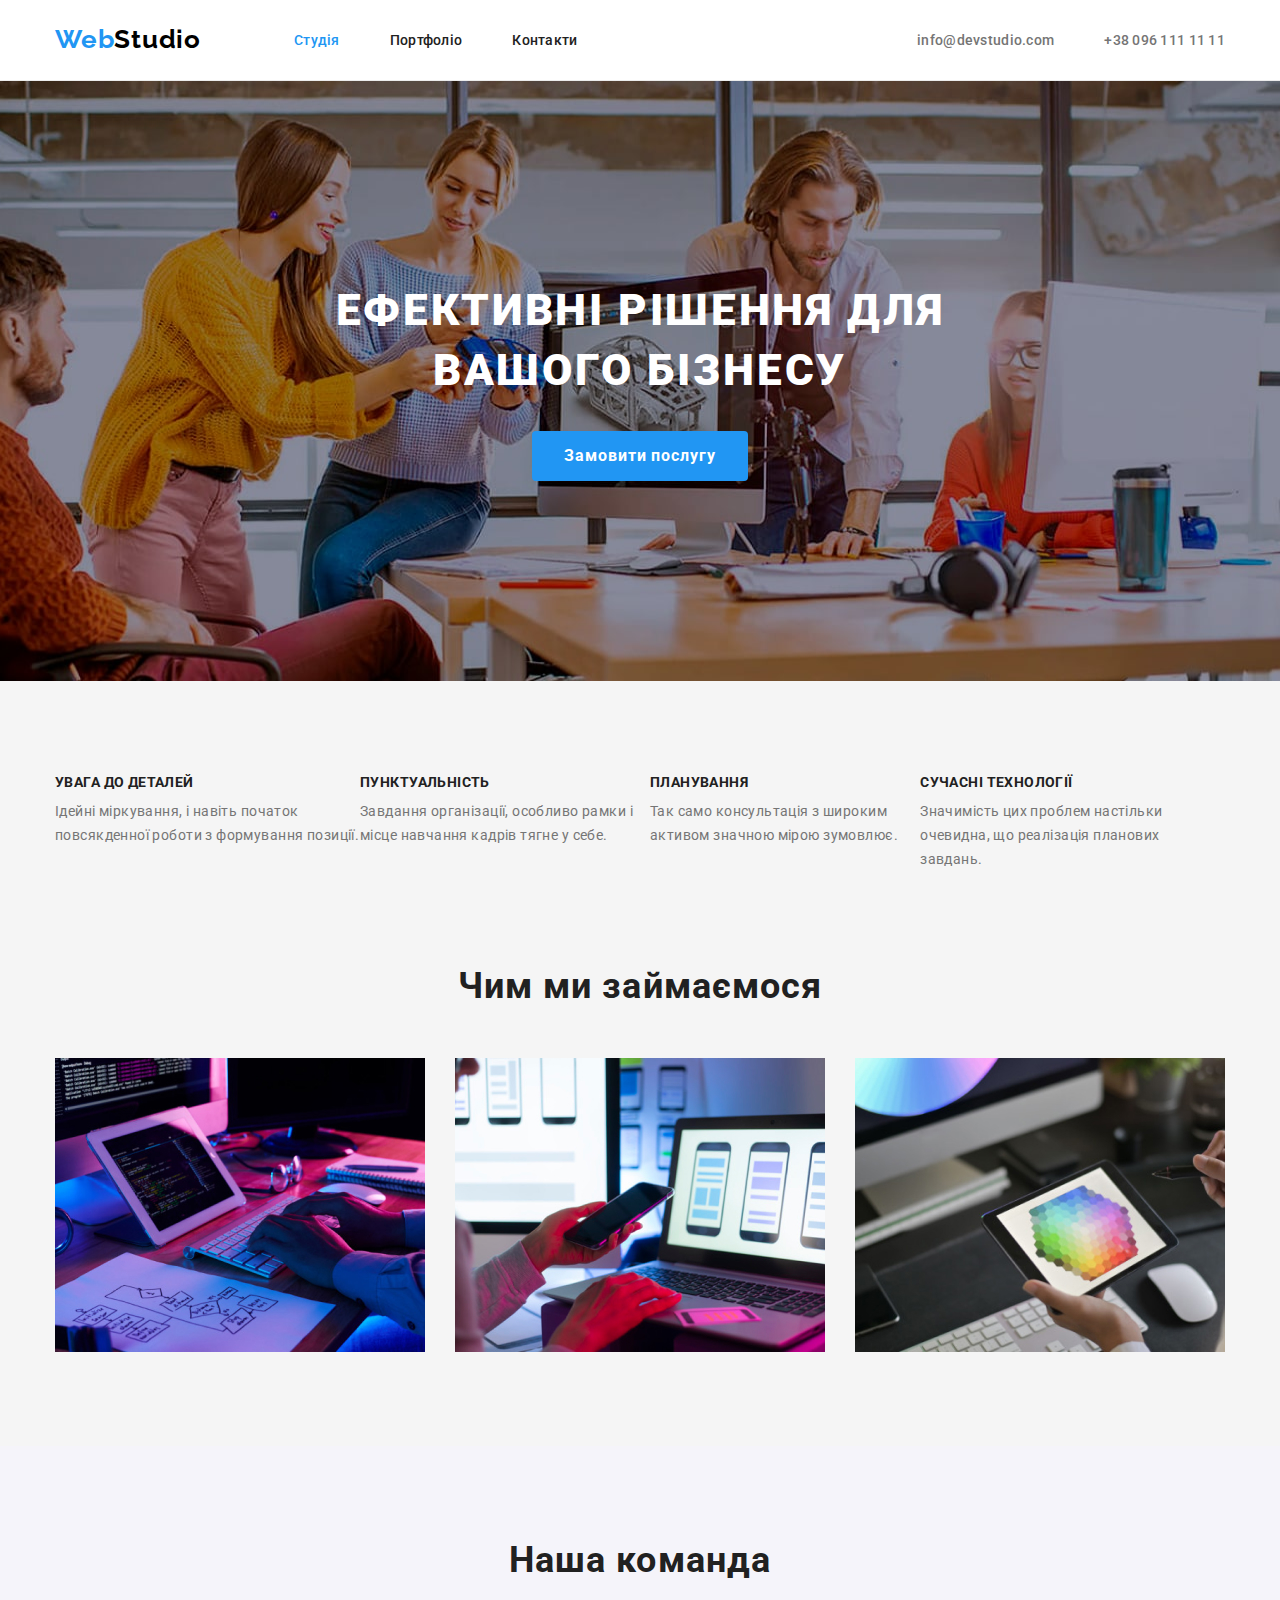
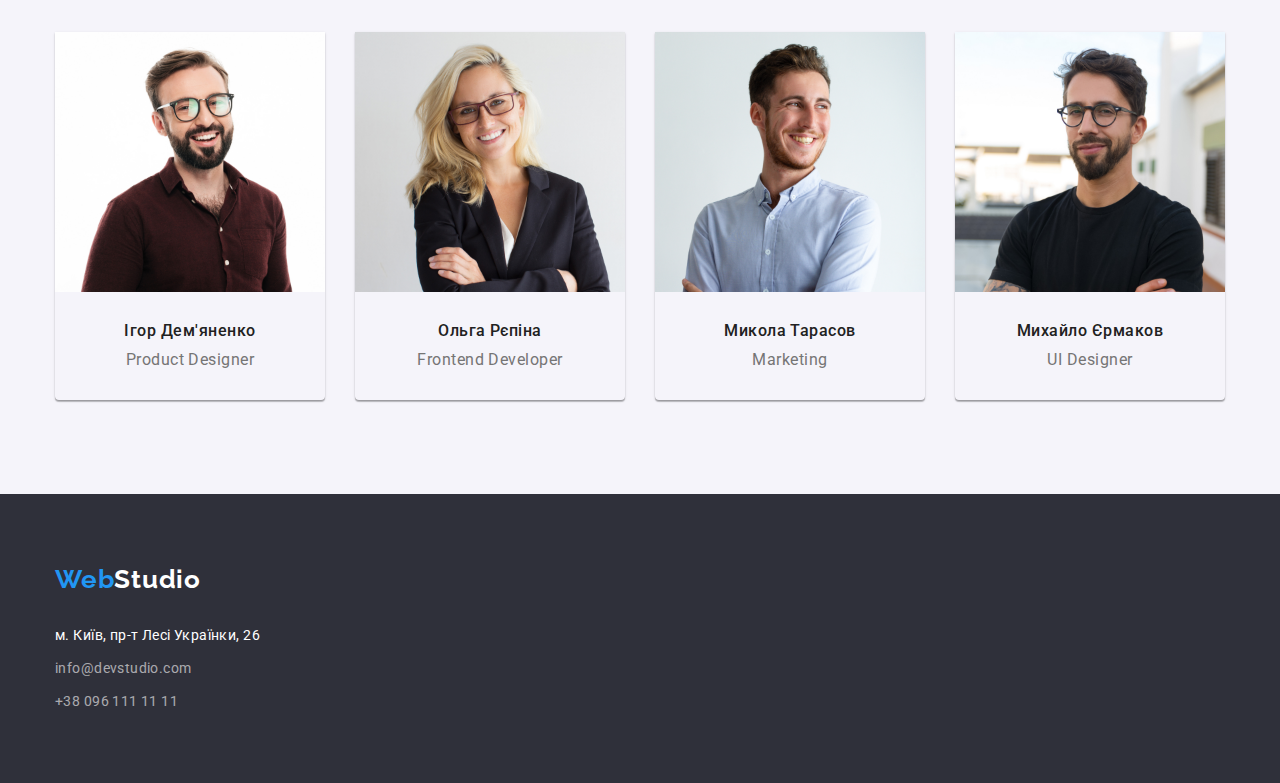
==== index.html @ ac6abcb7 "add hero-bg" ====
<!DOCTYPE html>
<html lang="en">
<head>
    <meta charset="UTF-8">
    <meta http-equiv="X-UA-Compatible" content="IE=edge">
    <meta name="viewport" content="width=device-width, initial-scale=1.0">
    <title>WebStudio</title>
    <link rel="preconnect" href="https://fonts.googleapis.com">
    <link rel="preconnect" href="https://fonts.gstatic.com" crossorigin>
    <link href="https://fonts.googleapis.com/css2?family=Raleway:wght@700&family=Roboto:wght@400;500;700;900&display=swap"
    rel="stylesheet">
    
    <link rel="stylesheet" href="https://cdnjs.cloudflare.com/ajax/libs/modern-normalize/1.1.0/modern-normalize.min.css"
    integrity="sha512-wpPYUAdjBVSE4KJnH1VR1HeZfpl1ub8YT/NKx4PuQ5NmX2tKuGu6U/JRp5y+Y8XG2tV+wKQpNHVUX03MfMFn9Q=="
    crossorigin="anonymous" referrerpolicy="no-referrer" />
    
    <link rel="stylesheet" href="./css/styles.css">
    
    
</head>
<body>
    <header>
        <div class="container">
            <nav class="site-nav">
                <a href="./index.html" class="logo link">Web<span class="colortext">Studio</span></a>
            
                <ul class="site-nav-list">
                    <li><a href="./index.html" class="site-nav-link link current">Студія</a></li>
                    <li><a href="./portfolio.html" class="site-nav-link link">Портфоліо</a></li>
                    <li><a href="" class="site-nav-link link">Контакти</a></li>
                </ul>
            </nav>
            
            
                <ul class="auth-nav-list">
                    <li><a href="mailto:info@devstudio.com" class="auth-nav-link link">info@devstudio.com</a></li>
                    <li><a href="tel:+380961111111" class="auth-nav-link link">+38 096 111 11 11</a></li>
                </ul>
        </div>
    </header> 

    <main>
        
        <div>
            <section class="hero">
                <div class="container">
                    <h1 class="hero-title">Ефективні рішення для вашого бізнесу</h1>
                    <button class="hero-btn" type="button">Замовити послугу</button>
                </div>
            </section>
        </div>
        
        <div>
            <section class="benefits">
                <h2 class="visually-hidden">Переваги роботи з нами</h2>
                <div class="container">
                    <ul class="benefits-list">
                        <li>
                            <h3 class="benefits-title">Увага до деталей</h3>
                            <p class="benefits-text">Ідейні міркування, і навіть початок повсякденної роботи з формування позиції.</p>
                        </li>
                        <li>
                            <h3 class="benefits-title">Пунктуальність</h3>
                            <p class="benefits-text">Завдання організації, особливо рамки і місце навчання кадрів тягне у себе.</p>
                        </li>
                        <li>
                            <h3 class="benefits-title">Планування</h3>
                            <p class="benefits-text">Так само консультація з широким активом значною мірою зумовлює.</p>
                        </li>
                        <li>
                            <h3 class="benefits-title">Сучасні технології</h3>
                            <p class="benefits-text">Значимість цих проблем настільки очевидна, що реалізація планових завдань.</p>
                        </li>
                    </ul>
                </div>
            </section>
            <section class="product">
                <div class="container">
                    <h2 class="product-title">Чим ми займаємося</h2>
                    <ul class="product-list">
                        <li class="product-item">
                            <img src="./images/box_1.jpg" alt="зображення комп'ютера" width="370" height="294" />
                        </li>
                        <li class="product-item">
                            <img src="./images/box_2.jpg" alt="зображення смартфону" width="370" height="294" />
                        </li>
                        <li class="product-item">
                            <img src="./images/box_3.jpg" alt="зображення планшету" width="370" height="294" />
                        </li>
                    </ul>
                </div>
            </section>
        </div>

        <div>
            <section class="team">
               <div class="container">
                <h2 class="team-title">Наша команда</h2>
                <ul class="team-list">
                    <li class="team-item">
                        <img class="team-img" src="./images/img.jpg" alt="фотографія члена команди 1" width="270" height="260" />
                        <div class="team-cards">
                            <h3 class="team-list-title">Ігор Дем'яненко</h3>
                            <p class="team-text">Product Designer</p>
                        </div>
                    </li>
                    <li class="team-item">
                        <img class="team-img" src="./images/img_1.jpg" alt="фотографія члена команди 2" width="270" height="260" />
                        <div class="team-cards">
                            <h3 class="team-list-title">Ольга Рєпіна</h3>
                            <p class="team-text">Frontend Developer</p>
                        </div>
                    </li>
                    <li class="team-item">
                        <img class="team-img" src="./images/img_2.jpg" alt="фотографія члена команди 3" width="270" height="260" />
                        <div class="team-cards">
                            <h3 class="team-list-title">Микола Тарасов</h3>
                            <p class="team-text">Marketing</p>
                        </div>
                    </li>
                    <li class="team-item">
                        <div class="portfolio-bottom-cards">
                            <img class="team-img" src="./images/img_3.jpg" alt="фотографія члена команди 4" width="270" height="260" />
                            <div class="team-cards">
                                <h3 class="team-list-title">Михайло Єрмаков</h3>
                                <p class="team-text">UI Designer</p>
                            </div>
                        </div>
                    </li>
                </ul>
               </div>
            </section>
        </div>
    </main>
    
    <footer class="contacts"> 
        <div class="container">
            <a href="./index.html" class="contacts-link link">Web<span class="colortext_footer">Studio</span></a>
            <address class="adress">
                <ul class="adress-list">
                    <li class="adress-item">
                        <a href="https://goo.gl/maps/J2mxzFVSy3MBpGTv5" class="adress-link link">м. Київ, пр-т Лесі Українки, 26</a>
                    </li>
                    <li class="adress-item">
                        <a href="mailto:info@devstudio.com" class="adress-item-link link">info@devstudio.com</a>
                    </li>
                    <li class="adress-item">
                        <a href="tel:+380961111111" class="adress-item-link link">+38 096 111 11 11</a>
                    </li>
                </ul>
            </address>
        </div>
    </footer>

</body>
</html>
---- css/styles.css ----
/* Палітра кольорів:
чорний колір #212121
вторинний чорний колір #757575;
білий колір #FFFFFF
акцент #2196F3;
колір футера rgba(255, 255, 255, 0.6);
вторинний колір фону #F5F4FA;
колір фону #F5F5F5;
колір фону нав #FFFFFF;
колір фону футер і мейн #2F303A; */

h1,
h2,
h3,
h4,
h5,
h6,
p,
ul {
    margin: 0;
}

html {
    box-sizing: border-box;
}

*,
*::before,
*::after {
    box-sizing: inherit;
}

:root {
    --primary-text-color: #212121 ; 
    --second-text-color: #757575;
    --accent-color: #2196F3 ;
    --white-bgc: #FFFFFF;
    --hero-bgc: #2F303A;
    --white-color: #FFFFFF;
    --secondary-white-color:#F5F5F5;;
    --third-white-color: #F5F4FA;
    --footer-text-color: rgba(255, 255, 255, 0.6);
    --black-color: #000000;
}

.container {
    /* outline: 1px solid red; */
    margin-left: auto;
    margin-right: auto;
    padding-left: 15px;
    padding-right: 15px;
    width: 1200px;
}


ul {
    list-style: none;
}

body {
    font-family: Roboto, sans-serif;
    color: var(--primary-text-color);
    margin: 0;  
}

section {
    padding-top: 94px;
    padding-bottom: 94px;
}

header {
    border-bottom: solid #ECECEC 1px;
}

img {
    display: block;
    max-width: 100%;
    height: auto;
}

.link {
    text-decoration: none;
}

.colortext {
    color: var(--black-color);
}
.colortext_footer {
    color: var(--white-color);
}


/* Navigation */

.site-nav {
    background-color: var(--white-bgc);
    display: flex;
    align-items: center;
}


.logo {
    font-family: 'Raleway';
    font-style: normal;
    font-weight: 700;
    font-size: 26px;
    line-height: 1.19;
    letter-spacing: 0.03em;
    color: var(--accent-color);
    padding-top: 24px;
    padding-bottom: 25px;
    margin-right: 43px;
}

.site-nav-list {
    margin: 0;
    display: flex;
    
    padding-left: 0;
    
}

.site-nav-link {
    font-weight: 500;
    font-size: 14px;
    line-height: 1.14;
    letter-spacing: 0.02em;
    color: var(--primary-text-color);
    margin-left: 50px;
    padding-top: 32px;
    padding-bottom: 32px;
    
}

.auth-nav-list {
    margin: 0;
    padding-left: 0;
    display: flex;
    margin-left: auto;
   
}

.auth-nav-link {
    font-weight: 500;
    font-size: 14px;
    line-height: 1.14;
    letter-spacing: 0.02em;
    color: var(--second-text-color);
    margin-left: 50px;
    padding-top: 32px;
    padding-bottom: 32px;
    
}

.site-nav-link:hover,
.site-nav-link:focus {
    color: var(--accent-color);
}

.auth-nav-link:hover,
.auth-nav-link:focus {
    color: var(--accent-color);
}

.site-nav .site-nav-link.current {
    color: var(--accent-color);
}

header .container {
    display: flex; 
    align-items: center;    
    
}



/* Hero */


.hero {
    background: var(--hero-bgc);
    background-image: url(../images/hero-bg-min.jpg);
    background-repeat: no-repeat;
    background-position: center;
    background-size: cover;
    max-width: 1600px;
    margin: 0 auto;
    text-align: center;
    padding: 200px 0;
}

.hero-title {
    font-weight: 900;
    font-size: 44px;
    line-height: 1.36;
    letter-spacing: 0.06em;
    text-transform: uppercase;
    color: var(--white-color);
    margin: 0;
    display: block;
    width: 696px;
    margin-left: auto;
    margin-right: auto;
    margin-bottom: 30px;
    
}

.hero-btn {
    font-family: 'Roboto';
    font-style: normal;
    font-weight: 700;
    font-size: 16px;
    line-height: 1.87;
    display: flex;
    text-align: center;
    letter-spacing: 0.06em;
    color: var(--white-color);
    background-color: var(--accent-color);
    cursor: pointer;
    border-radius: 4px;
    border: transparent;
    padding: 10px 32px; 
    margin-left: auto;
    margin-right: auto;
}



/* Benefists */

.benefits {
    background: var(--secondary-white-color);
}

.visually-hidden {
    position: absolute;
    white-space: nowrap;
    width: 1px;
    height: 1px;
    overflow: hidden;
    border: 0;
    padding: 0;
    clip: rect(0 0 0 0);
    clip-path: inset(50%);
    margin: -1px;
}

.benefits-list {
    display: flex;
    justify-content: space-around;
    padding-left: 0;
}

.benefits-title {
    font-weight: 700;
    font-size: 14px;
    line-height: 1.14;
    letter-spacing: 0.03em;
    text-transform: uppercase;
    color: var(--primary-text-color);
    margin-bottom: 10px;
}

.benefits-text {
    font-size: 14px;
    line-height: 1.71;    
    letter-spacing: 0.03em;
    color: var(--second-text-color);
}

/* Product */

.product {
    background-color: var(--secondary-white-color);
    display: flex;
    padding-top: 0;
}

.product-title {
    font-weight: 700;
    font-size: 36px;
    line-height: 1.16;
    text-align: center;
    letter-spacing: 0.03em;
    color: var(--primary-text-color);
    margin-bottom: 50px;
}

.product-list {
    display: flex;
    justify-content: space-between;
    padding-left: 0;
}

.product-item {
    display: flex;
}

.section-title {
    color: var(--primary-text-color)
}

/* Team */

.team {
    background-color: var(--third-white-color);
    
}

.team-title {
    font-weight: 700;
    font-size: 36px;
    line-height: 1.16;
    text-align: center;
    letter-spacing: 0.03em;
    color: var(--primary-text-color);
    margin-bottom: 50px;
}

.team-list {
    display: flex;
    justify-content: space-between;
    padding-left: 0;
}

.team-item {
    box-shadow: 0px 1px 3px rgba(0, 0, 0, 0.12), 0px 1px 1px rgba(0, 0, 0, 0.14), 0px 2px 1px rgba(0, 0, 0, 0.2);
    border-radius: 0px 0px 4px 4px;
}

.team-img {
}

.team-list-title {
    font-weight: 500;
    font-size: 16px;
    line-height: 1.18;
    text-align: center;
    letter-spacing: 0.03em;
    color: var(--primary-text-color);
    margin-bottom: 10px;
}

.team-text {
    font-size: 16px;
    line-height: 1.18;
    text-align: center;
    letter-spacing: 0.03em;
    color: var(--second-text-color);
}

.team-cards {
    padding: 30px 0;
}

/* Footer */

.contacts {
    background-color: var(--hero-bgc); 
    padding: 60px 0;
}

.contacts-link {
    font-family: 'Raleway';
    font-style: normal;
    font-weight: 700;
    font-size: 26px;
    line-height: 1.93;
    letter-spacing: 0.03em;
    color: var(--accent-color);
    margin-bottom: 20px;
    display: inline-block;
}

.contacts-link {
}

.adress {
    font-style: normal;
}


.adress-item {
    margin-bottom: 9px;
}

.adress-link {
    font-weight: 400;
    font-size: 14px;
    line-height: 1.71;
    letter-spacing: 0.03em;
    color: var(--white-color);
    margin-bottom: 9px;
    margin-top: 60px;
}

.adress-item-link {
    font-weight: 400;
    font-size: 14px;
    line-height: 1.71;
    letter-spacing: 0.03em;
    color: var(--footer-text-color);
}

.adress-item-link:hover,
.adress-item-link:focus {
    color: var(--accent-color);
}

/* Portfolio */

.portfolio {
}

.portfolio-list-btn {
    display: flex;
    justify-content: center;
    gap: 8px;
    padding-left: 0;
    margin-bottom: 50px;
}

.portfolio-btn {
    cursor: pointer;
    background-color: var(--third-white-color);
    font-family: 'Roboto';
    font-style: normal;
    font-weight: 500;
    font-size: 16px;
    line-height: 1.62;
    text-align: center;
    letter-spacing: 0.03em;
    color: var(--primary-text-color);
    padding: 6px 22px;
    border-radius: 4px;
    border: transparent;
}


.portfolio-btn:focus,
.portfolio-btn:hover {
    color: var(--white-color);
    background-color: var(--accent-color);
}

.portfolio-list {
    display: flex;
    justify-content: space-between;
    flex-wrap: wrap;
    padding-left: 0;
}

.portfolio-item {
    background: #FFFFFF;
    border: 1px solid #EEEEEE;
    margin-bottom: 30px;
}

.portfolio-item-title {
    font-weight: 700;
    font-size: 18px;
    line-height: 2;
    letter-spacing: 0.06em;
    color: var(--primary-text-color);
    margin-bottom: 4px;

}

.portfolio-item-text {
    font-size: 16px;
    line-height: 1.87;
    letter-spacing: 0.03em;
    color: var(--second-text-color);
}

.portfolio-img {
}

.adress-list {
    padding-left: 0;
}

.portfolio-cards {
    padding: 20px 24px;
}
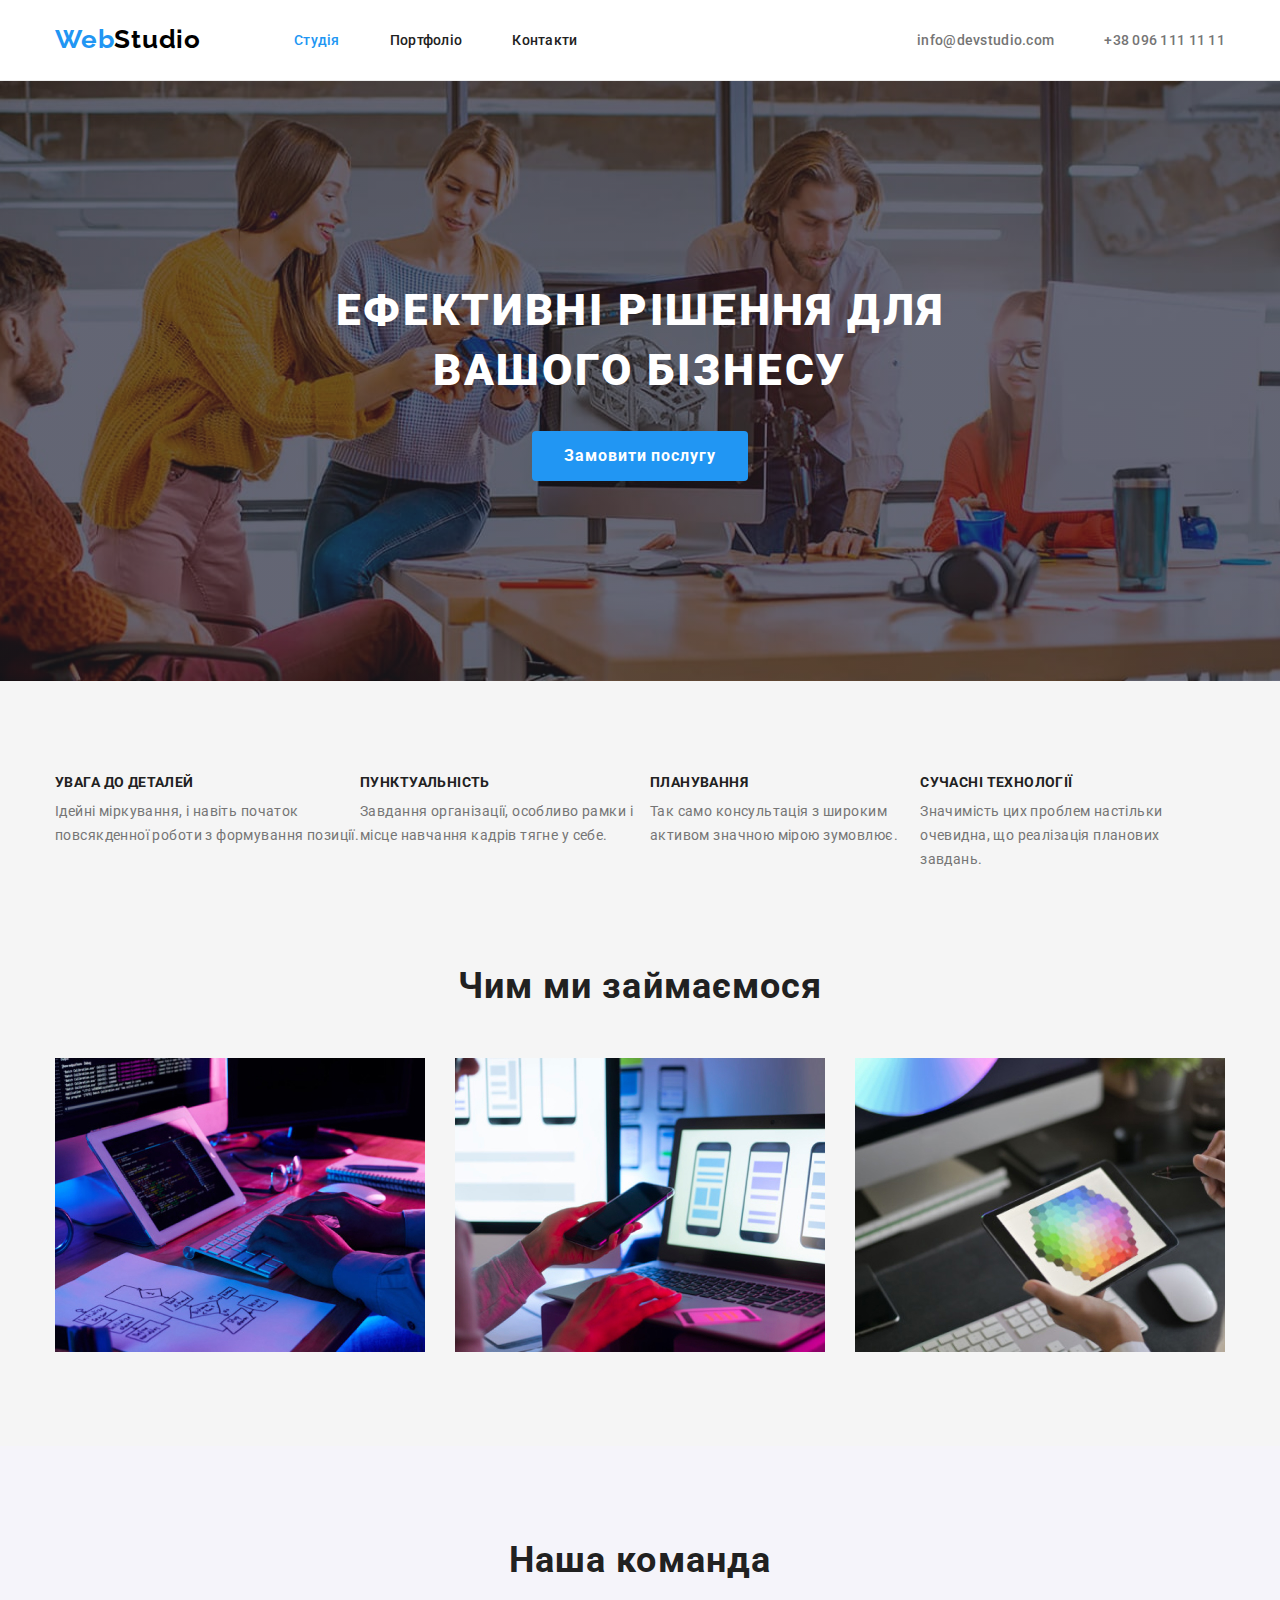
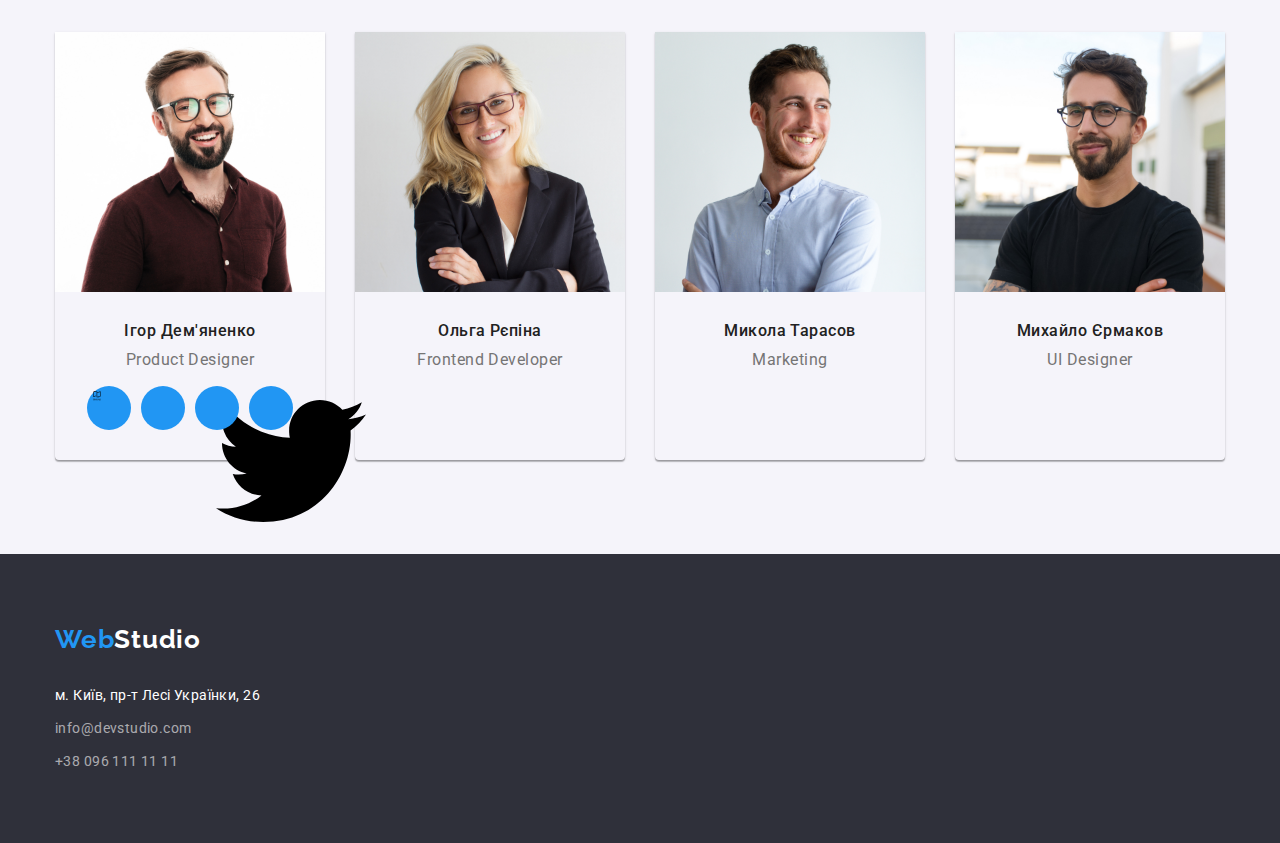
==== commit dcadc911: "add icons" ====
--- a/index.html
+++ b/index.html
@@ -102,6 +102,29 @@
                         <div class="team-cards">
                             <h3 class="team-list-title">Ігор Дем'яненко</h3>
                             <p class="team-text">Product Designer</p>
+                            <ul class="team-soc">
+                                <li class="team-soc-item">
+                                    <a href="" class="team-soc-link link">
+                                        <svg class="team-soc-icon" width="20" height="20">
+                                            <use href="./images/icons.svg#icon-Logo-1"></use>
+                                        </svg>
+                                    </a>
+                                </li>
+                                <li class="team-soc-item">
+                                    <a href="" class="team-soc-link link">
+                                        <svg class="team-soc-item">
+                                            <use href="./images/icons.svg#icon-twitter"></use>
+                                        </svg>
+                                    </a>
+                                </li>
+                                <li class="team-soc-item">
+                                    <a href="" class="team-soc-link link"></a>
+                                </li>
+                                <li class="team-soc-item">
+                                    <a href="" class="team-soc-link link"></a>
+                                </li>
+                            </ul>
+                        
                         </div>
                     </li>
                     <li class="team-item">
--- a/css/styles.css
+++ b/css/styles.css
@@ -179,7 +179,7 @@
 
 .hero {
     background: var(--hero-bgc);
-    background-image: url(../images/hero-bg-min.jpg);
+    background-image: linear-gradient(rgba(47, 48, 58, 0.4), rgba(47, 48, 58, 0.4)), url(../images/hero-bg-min.jpg);
     background-repeat: no-repeat;
     background-position: center;
     background-size: cover;
@@ -347,10 +347,26 @@
     text-align: center;
     letter-spacing: 0.03em;
     color: var(--second-text-color);
+    margin-bottom: 16px;
 }
 
 .team-cards {
     padding: 30px 0;
+}
+
+.team-soc {
+    display: flex;
+    justify-content: center;
+    gap: 10px;
+    padding-left: 0;
+}
+
+.team-soc-link {
+    width: 44px;
+    height: 44px;
+    border-radius: 50%;
+    background-color: var(--accent-color);
+    display: block;
 }
 
 /* Footer */
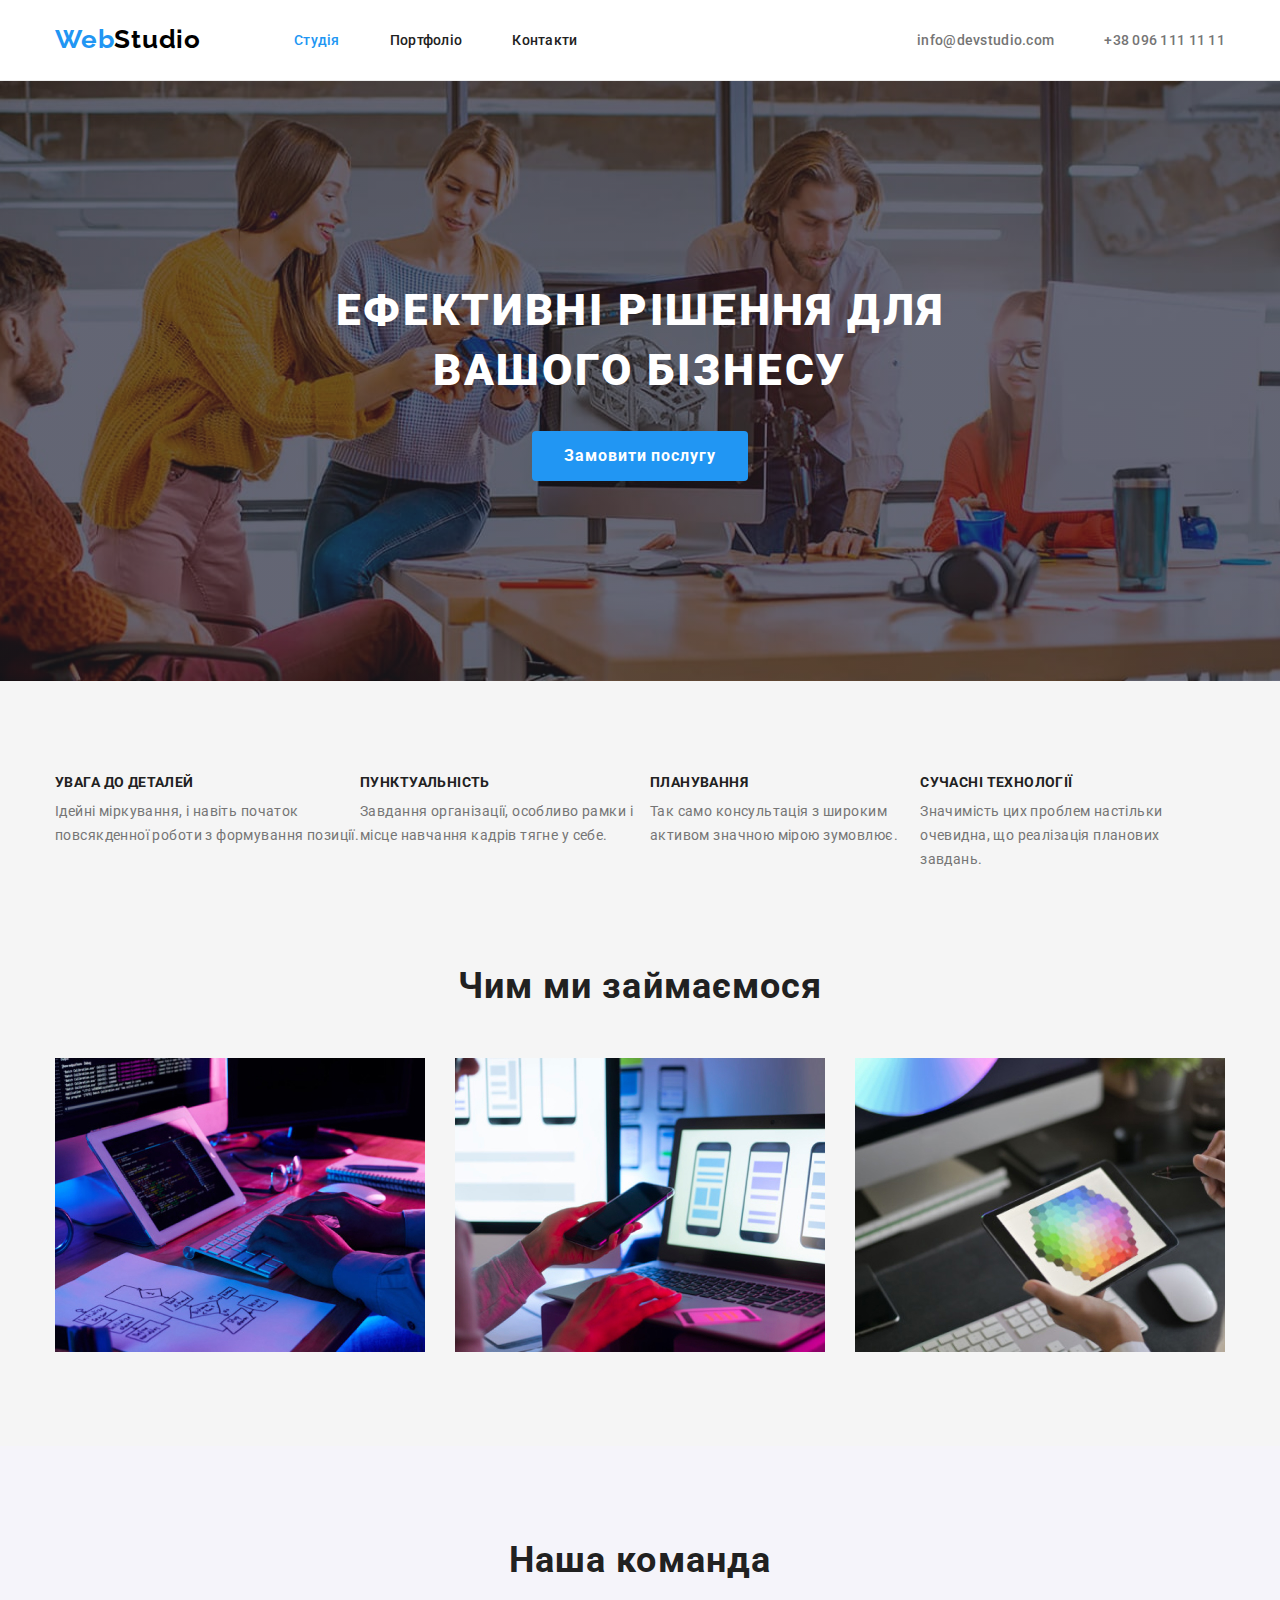
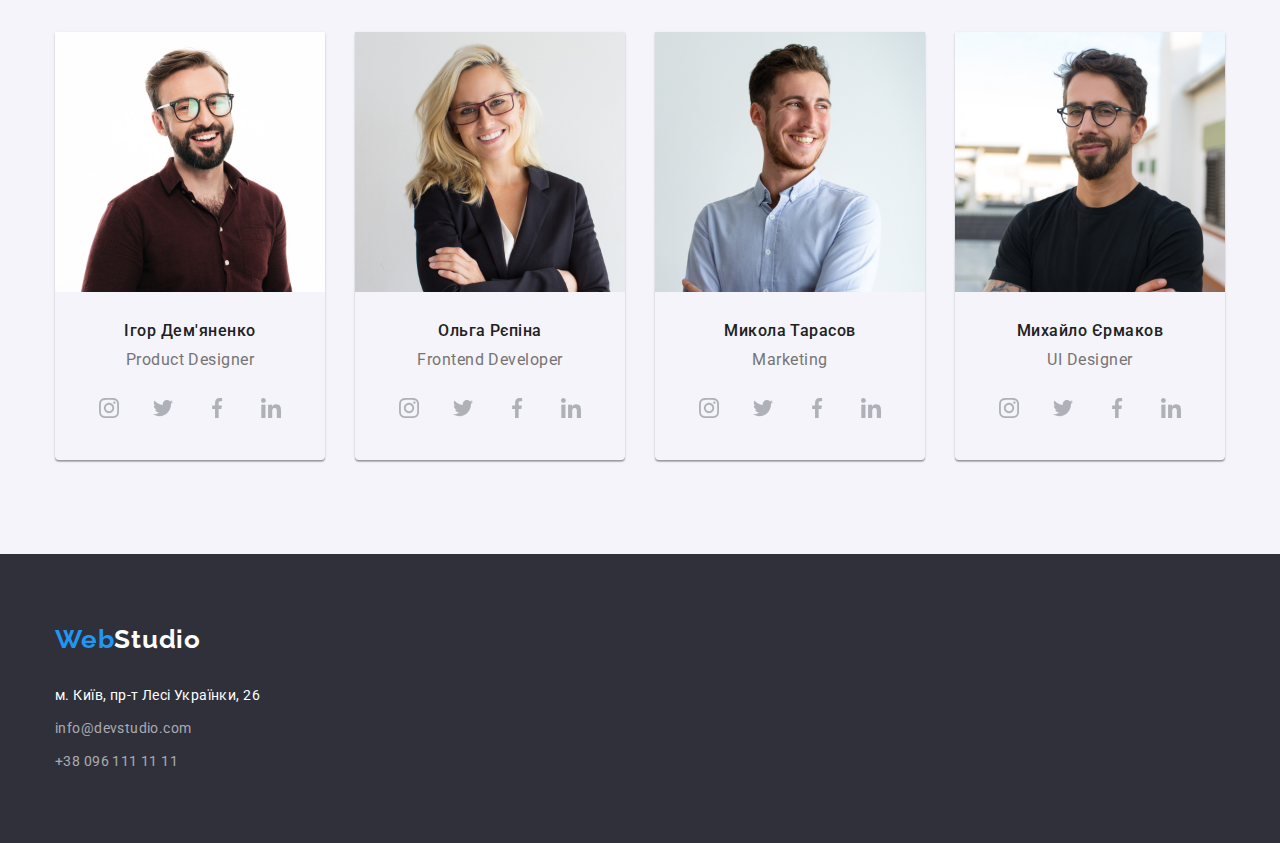
==== commit fbfd2839: "finish team icon" ====
--- a/index.html
+++ b/index.html
@@ -106,22 +106,30 @@
                                 <li class="team-soc-item">
                                     <a href="" class="team-soc-link link">
                                         <svg class="team-soc-icon" width="20" height="20">
-                                            <use href="./images/icons.svg#icon-Logo-1"></use>
-                                        </svg>
-                                    </a>
-                                </li>
-                                <li class="team-soc-item">
-                                    <a href="" class="team-soc-link link">
-                                        <svg class="team-soc-item">
+                                            <use href="./images/icons.svg#icon-instagram"></use>
+                                        </svg>
+                                    </a>
+                                </li>
+                                <li class="team-soc-item">
+                                    <a href="" class="team-soc-link link">
+                                        <svg class="team-soc-icon" width="20" height="20">
                                             <use href="./images/icons.svg#icon-twitter"></use>
                                         </svg>
                                     </a>
                                 </li>
                                 <li class="team-soc-item">
-                                    <a href="" class="team-soc-link link"></a>
-                                </li>
-                                <li class="team-soc-item">
-                                    <a href="" class="team-soc-link link"></a>
+                                    <a href="" class="team-soc-link link">
+                                        <svg class="team-soc-icon" width="20" height="20">
+                                            <use href="./images/icons.svg#icon-facebook"></use>
+                                        </svg>
+                                    </a>
+                                </li>
+                                <li class="team-soc-item">
+                                    <a href="" class="team-soc-link link">
+                                        <svg class="team-soc-icon" width="20" height="20">
+                                            <use href="./images/icons.svg#icon-linkedin"></use>
+                                        </svg>
+                                    </a>
                                 </li>
                             </ul>
                         
@@ -132,6 +140,36 @@
                         <div class="team-cards">
                             <h3 class="team-list-title">Ольга Рєпіна</h3>
                             <p class="team-text">Frontend Developer</p>
+                            <ul class="team-soc">
+                                <li class="team-soc-item">
+                                    <a href="" class="team-soc-link link">
+                                        <svg class="team-soc-icon" width="20" height="20">
+                                            <use href="./images/icons.svg#icon-instagram"></use>
+                                        </svg>
+                                    </a>
+                                </li>
+                                <li class="team-soc-item">
+                                    <a href="" class="team-soc-link link">
+                                        <svg class="team-soc-icon" width="20" height="20">
+                                            <use href="./images/icons.svg#icon-twitter"></use>
+                                        </svg>
+                                    </a>
+                                </li>
+                                <li class="team-soc-item">
+                                    <a href="" class="team-soc-link link">
+                                        <svg class="team-soc-icon" width="20" height="20">
+                                            <use href="./images/icons.svg#icon-facebook"></use>
+                                        </svg>
+                                    </a>
+                                </li>
+                                <li class="team-soc-item">
+                                    <a href="" class="team-soc-link link">
+                                        <svg class="team-soc-icon" width="20" height="20">
+                                            <use href="./images/icons.svg#icon-linkedin"></use>
+                                        </svg>
+                                    </a>
+                                </li>
+                            </ul>
                         </div>
                     </li>
                     <li class="team-item">
@@ -139,6 +177,36 @@
                         <div class="team-cards">
                             <h3 class="team-list-title">Микола Тарасов</h3>
                             <p class="team-text">Marketing</p>
+                            <ul class="team-soc">
+                                <li class="team-soc-item">
+                                    <a href="" class="team-soc-link link">
+                                        <svg class="team-soc-icon" width="20" height="20">
+                                            <use href="./images/icons.svg#icon-instagram"></use>
+                                        </svg>
+                                    </a>
+                                </li>
+                                <li class="team-soc-item">
+                                    <a href="" class="team-soc-link link">
+                                        <svg class="team-soc-icon" width="20" height="20">
+                                            <use href="./images/icons.svg#icon-twitter"></use>
+                                        </svg>
+                                    </a>
+                                </li>
+                                <li class="team-soc-item">
+                                    <a href="" class="team-soc-link link">
+                                        <svg class="team-soc-icon" width="20" height="20">
+                                            <use href="./images/icons.svg#icon-facebook"></use>
+                                        </svg>
+                                    </a>
+                                </li>
+                                <li class="team-soc-item">
+                                    <a href="" class="team-soc-link link">
+                                        <svg class="team-soc-icon" width="20" height="20">
+                                            <use href="./images/icons.svg#icon-linkedin"></use>
+                                        </svg>
+                                    </a>
+                                </li>
+                            </ul>
                         </div>
                     </li>
                     <li class="team-item">
@@ -147,6 +215,36 @@
                             <div class="team-cards">
                                 <h3 class="team-list-title">Михайло Єрмаков</h3>
                                 <p class="team-text">UI Designer</p>
+                                <ul class="team-soc">
+                                    <li class="team-soc-item">
+                                        <a href="" class="team-soc-link link">
+                                            <svg class="team-soc-icon" width="20" height="20">
+                                                <use href="./images/icons.svg#icon-instagram"></use>
+                                            </svg>
+                                        </a>
+                                    </li>
+                                    <li class="team-soc-item">
+                                        <a href="" class="team-soc-link link">
+                                            <svg class="team-soc-icon" width="20" height="20">
+                                                <use href="./images/icons.svg#icon-twitter"></use>
+                                            </svg>
+                                        </a>
+                                    </li>
+                                    <li class="team-soc-item">
+                                        <a href="" class="team-soc-link link">
+                                            <svg class="team-soc-icon" width="20" height="20">
+                                                <use href="./images/icons.svg#icon-facebook"></use>
+                                            </svg>
+                                        </a>
+                                    </li>
+                                    <li class="team-soc-item">
+                                        <a href="" class="team-soc-link link">
+                                            <svg class="team-soc-icon" width="20" height="20">
+                                                <use href="./images/icons.svg#icon-linkedin"></use>
+                                            </svg>
+                                        </a>
+                                    </li>
+                                </ul>
                             </div>
                         </div>
                     </li>
--- a/css/styles.css
+++ b/css/styles.css
@@ -41,6 +41,7 @@
     --third-white-color: #F5F4FA;
     --footer-text-color: rgba(255, 255, 255, 0.6);
     --black-color: #000000;
+    --fill-color-icons: #AFB1B8;
 }
 
 .container {
@@ -365,8 +366,24 @@
     width: 44px;
     height: 44px;
     border-radius: 50%;
+    /* background-color: var(--accent-color); */
+    display: flex;
+    align-items: center;
+    justify-content: center;
+}
+
+.team-soc-link:hover,
+.team-soc-link:focus {
     background-color: var(--accent-color);
-    display: block;
+}
+
+.team-soc-link:hover .team-soc-icon,
+.team-soc-link:focus .team-soc-icon {
+    fill: var(--white-color);
+}
+
+.team-soc-icon {
+    fill: var(--fill-color-icons);
 }
 
 /* Footer */
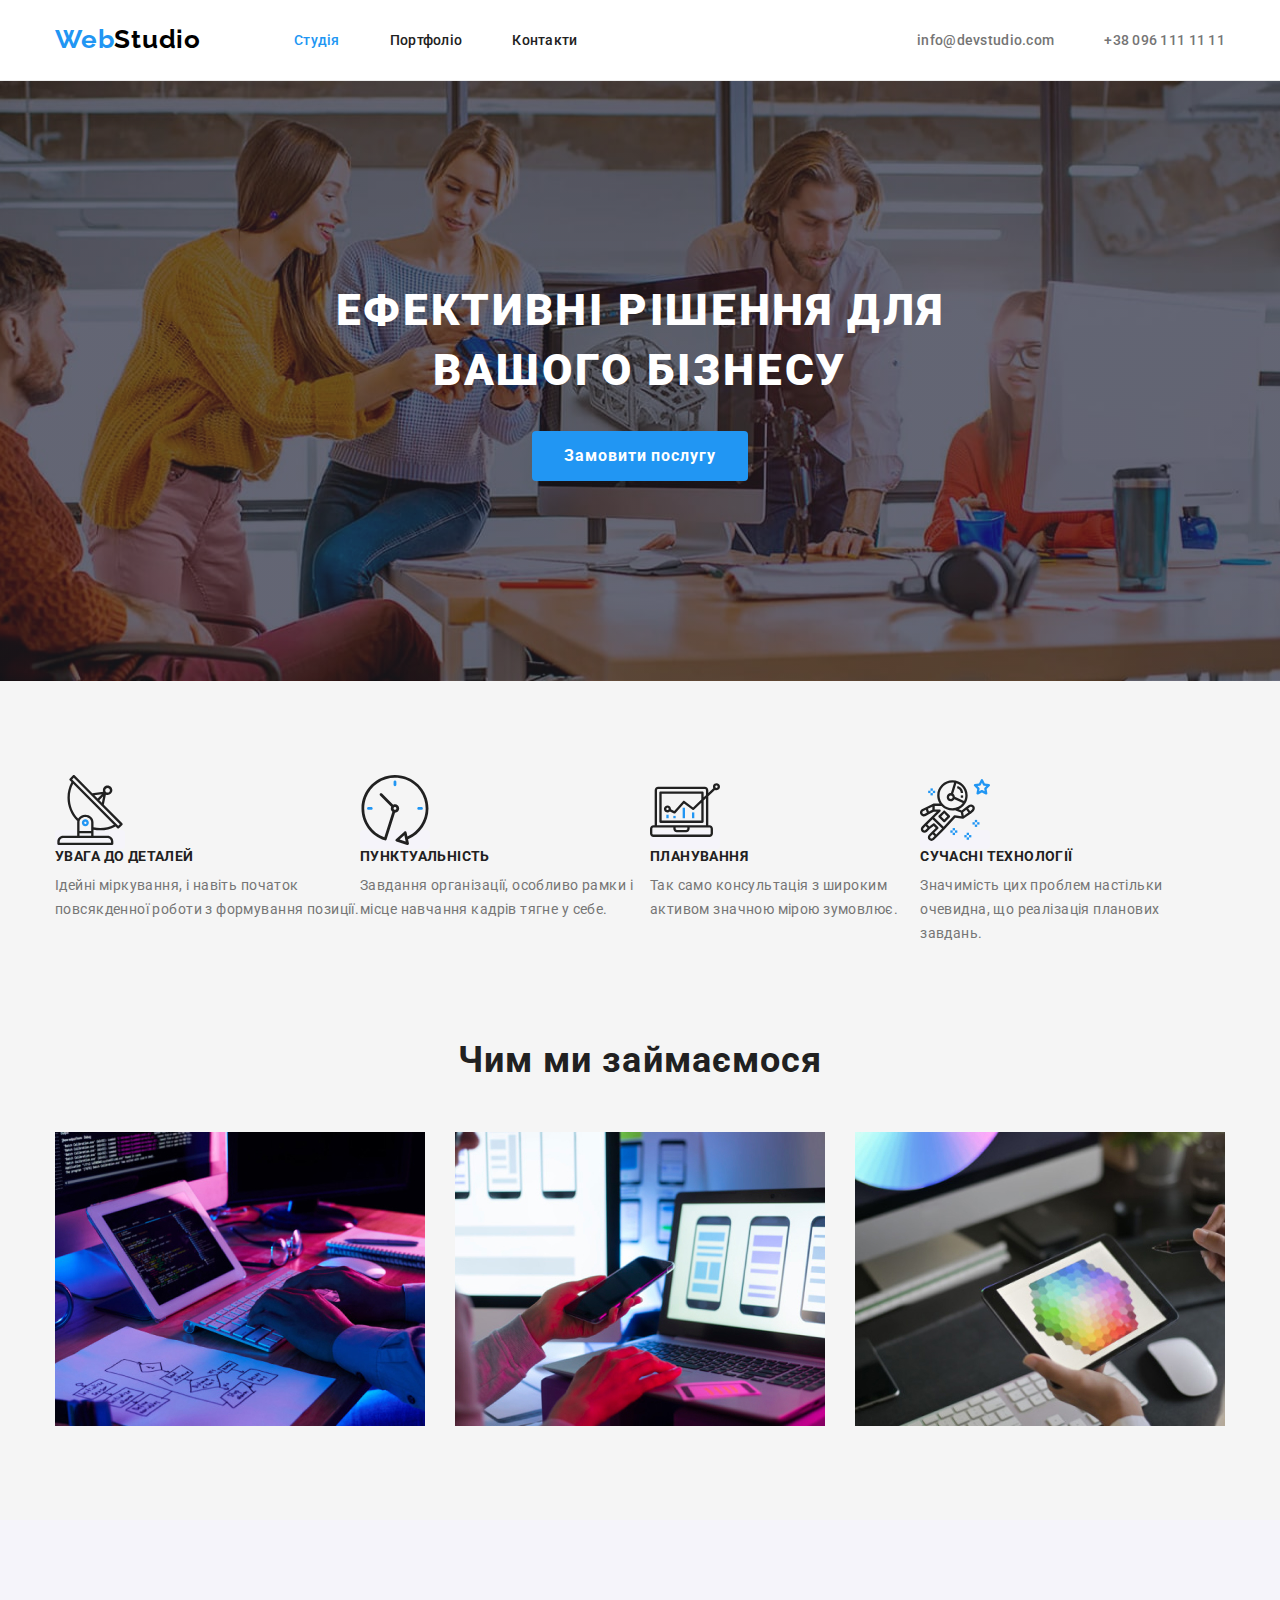
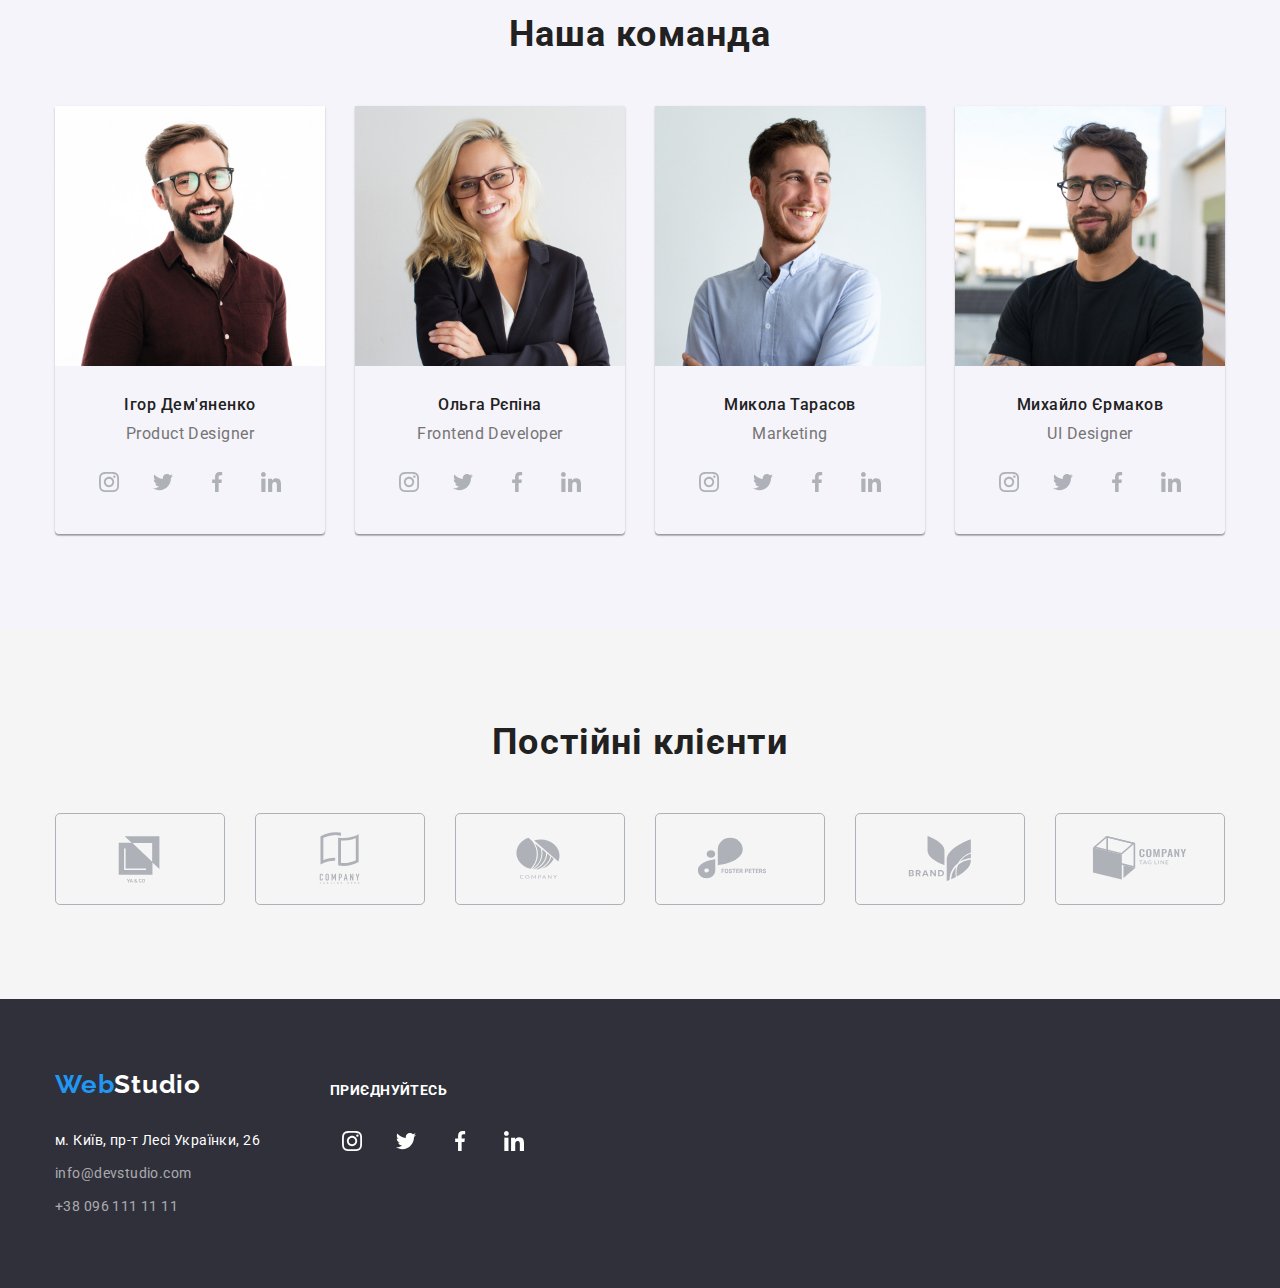
==== commit b05d428f: "finish footer, edit benefits" ====
--- a/index.html
+++ b/index.html
@@ -56,18 +56,38 @@
                 <div class="container">
                     <ul class="benefits-list">
                         <li>
+                            <a href="" class="benefits-soc-link link">
+                                <svg class="benefits-soc-icon" width="20" height="20">
+                                    <use href="./images/icons.svg#icon-antenna"></use>
+                                </svg>
+                            </a>
                             <h3 class="benefits-title">Увага до деталей</h3>
                             <p class="benefits-text">Ідейні міркування, і навіть початок повсякденної роботи з формування позиції.</p>
                         </li>
                         <li>
+                            <a href="" class="benefits-soc-link link">
+                                <svg class="benefits-soc-icon" width="20" height="20">
+                                    <use href="./images/icons.svg#icon-clock"></use>
+                                </svg>
+                            </a>
                             <h3 class="benefits-title">Пунктуальність</h3>
                             <p class="benefits-text">Завдання організації, особливо рамки і місце навчання кадрів тягне у себе.</p>
                         </li>
                         <li>
+                            <a href="" class="benefits-soc-link link">
+                                <svg class="benefits-soc-icon" width="20" height="20">
+                                    <use href="./images/icons.svg#icon-diagram"></use>
+                                </svg>
+                            </a>
                             <h3 class="benefits-title">Планування</h3>
                             <p class="benefits-text">Так само консультація з широким активом значною мірою зумовлює.</p>
                         </li>
                         <li>
+                            <a href="" class="benefits-soc-link link">
+                                <svg class="benefits-soc-icon" width="20" height="20">
+                                    <use href="./images/icons.svg#icon-astronaut"></use>
+                                </svg>
+                            </a>    
                             <h3 class="benefits-title">Сучасні технології</h3>
                             <p class="benefits-text">Значимість цих проблем настільки очевидна, що реалізація планових завдань.</p>
                         </li>
@@ -252,24 +272,110 @@
                </div>
             </section>
         </div>
+
+        <section class="clients">
+            <div class="container">
+                <h2 class="clients-title">Постійні клієнти</h2>
+                <ul class="clients-logo">
+                    <li class="clients-logo-item">
+                        <a href="" class="clients-logo-link link">
+                            <svg class="clients-logo-icon" width="106" height="60">
+                                <use href="./images/icons.svg#icon-Logo"></use>
+                            </svg>
+                        </a>
+                    </li>
+                    <li class="clients-logo-item">
+                        <a href="" class="clients-logo-link link">
+                            <svg class="clients-logo-icon" width="106" height="60">
+                                <use href="./images/icons.svg#icon-Logo-1"></use>
+                            </svg>
+                        </a>
+                    </li>
+                    <li class="clients-logo-item">
+                        <a href="" class="clients-logo-link link">
+                            <svg class="clients-logo-icon" width="106" height="60">
+                                <use href="./images/icons.svg#icon-Logo-2"></use>
+                            </svg>
+                        </a>
+                    </li>
+                    <li class="clients-logo-item">
+                        <a href="" class="clients-logo-link link">
+                            <svg class="clients-logo-icon" width="106" height="60">
+                                <use href="./images/icons.svg#icon-Logo-4"></use>
+                            </svg>
+                        </a>
+                    </li>
+                    <li class="clients-logo-item">
+                        <a href="" class="clients-logo-link link">
+                            <svg class="clients-logo-icon" width="106" height="60">
+                                <use href="./images/icons.svg#icon-Logo-3"></use>
+                            </svg>
+                        </a>
+                    </li>
+                    <li class="clients-logo-item">
+                        <a href="" class="clients-logo-link link">
+                            <svg class="clients-logo-icon" width="106" height="60">
+                                <use href="./images/icons.svg#icon-Logo-5"></use>
+                            </svg>
+                        </a>
+                    </li>
+                </ul>
+            </div>
+        </section>
     </main>
     
     <footer class="contacts"> 
-        <div class="container">
-            <a href="./index.html" class="contacts-link link">Web<span class="colortext_footer">Studio</span></a>
-            <address class="adress">
-                <ul class="adress-list">
-                    <li class="adress-item">
-                        <a href="https://goo.gl/maps/J2mxzFVSy3MBpGTv5" class="adress-link link">м. Київ, пр-т Лесі Українки, 26</a>
-                    </li>
-                    <li class="adress-item">
-                        <a href="mailto:info@devstudio.com" class="adress-item-link link">info@devstudio.com</a>
-                    </li>
-                    <li class="adress-item">
-                        <a href="tel:+380961111111" class="adress-item-link link">+38 096 111 11 11</a>
-                    </li>
-                </ul>
-            </address>
+        <div class="container footer-container">
+            <div class="footer-box-first">
+                <a href="./index.html" class="contacts-link link">Web<span class="colortext_footer">Studio</span></a>
+                <address class="adress">
+                    <ul class="adress-list">
+                        <li class="adress-item">
+                            <a href="https://goo.gl/maps/J2mxzFVSy3MBpGTv5" class="adress-link link">м. Київ, пр-т Лесі
+                                Українки, 26</a>
+                        </li>
+                        <li class="adress-item">
+                            <a href="mailto:info@devstudio.com" class="adress-item-link link">info@devstudio.com</a>
+                        </li>
+                        <li class="adress-item">
+                            <a href="tel:+380961111111" class="adress-item-link link">+38 096 111 11 11</a>
+                        </li>
+                    </ul>
+                </address>
+            </div>
+            <div class="footer-box-second">
+                <p class="contacts-text">Приєднуйтесь</p>
+                <ul class="contacts-soc">
+                    <li class="contacts-soc-item">
+                        <a href="" class="contacts-soc-link link">
+                            <svg class="contacts-soc-icon" width="20" height="20">
+                                <use href="./images/icons.svg#icon-instagram"></use>
+                            </svg>
+                        </a>
+                    </li>
+                    <li class="contacts-soc-item">
+                        <a href="" class="contacts-soc-link link">
+                            <svg class="contacts-soc-icon" width="20" height="20">
+                                <use href="./images/icons.svg#icon-twitter"></use>
+                            </svg>
+                        </a>
+                    </li>
+                    <li class="contacts-soc-item">
+                        <a href="" class="contacts-soc-link link">
+                            <svg class="contacts-soc-icon" width="20" height="20">
+                                <use href="./images/icons.svg#icon-facebook"></use>
+                            </svg>
+                        </a>
+                    </li>
+                    <li class="contacts-soc-item">
+                        <a href="" class="contacts-soc-link link">
+                            <svg class="contacts-soc-icon" width="20" height="20">
+                                <use href="./images/icons.svg#icon-linkedin"></use>
+                            </svg>
+                        </a>
+                    </li>
+                </ul>
+            </div>   
         </div>
     </footer>
 
--- a/css/styles.css
+++ b/css/styles.css
@@ -269,6 +269,22 @@
     color: var(--second-text-color);
 }
 
+.benefits-soc-link {
+    width: 270px;
+    height: 120px;
+    left: 215px;
+    top: 774px;
+    
+    background: #F5F4FA;
+    border-radius: 4px;
+}
+
+
+.benefits-soc-icon {
+    width: 70px;
+    height: 70px;
+}
+
 /* Product */
 
 .product {
@@ -386,6 +402,55 @@
     fill: var(--fill-color-icons);
 }
 
+/* Clients */
+.clients {
+    background-color: var(--secondary-white-color);
+}
+
+.clients-title {
+    font-weight: 700;
+    font-size: 36px;
+    line-height: 1.16;
+    text-align: center;
+    letter-spacing: 0.03em;
+    margin-bottom: 50px;
+}
+
+.clients-logo {
+    display: flex;
+    justify-content: center;
+    gap: 30px;
+    padding-left: 0;
+}
+
+.clients-logo-item {
+}
+
+.clients-logo-link {
+    width: 170px;
+    height: 92px;
+    border: 1px solid #AFB1B8;
+    border-radius: 5px;
+    /* background-color: var(--accent-color); */
+    display: flex;
+    align-items: center;
+    justify-content: center;
+}
+
+.clients-logo-icon {
+    fill: var(--fill-color-icons);
+}
+
+.clients-logo-link:hover,
+.clients-logo-link:focus {
+    border-color: var(--accent-color);
+}
+
+.clients-logo-link:hover .clients-logo-icon,
+.clients-logo-link:focus .clients-logo-icon {
+    fill: var(--accent-color);
+}
+
 /* Footer */
 
 .contacts {
@@ -440,6 +505,60 @@
     color: var(--accent-color);
 }
 
+.footer-container {
+    display: flex;
+    gap: 70px;
+    
+}
+
+.contacts-text {
+    font-weight: 700;
+    font-size: 14px;
+    line-height: 1.14;
+    letter-spacing: 0.03em;
+    text-transform: uppercase;
+    color: var(--white-color);
+    margin-bottom: 20px;
+}
+
+.contacts-soc {
+    display: flex;
+    justify-content: center;
+    gap: 10px;
+    padding-left: 0;
+}
+
+.contacts-soc-item {}
+
+.contacts-soc-link {
+    width: 44px;
+    height: 44px;
+    border-radius: 50%;
+    /* background-color: var(--accent-color); */
+    display: flex;
+    align-items: center;
+    justify-content: center;
+}
+
+.contacts-soc-icon {
+    fill: var(--white-color);
+}
+
+.contacts-soc-link:hover,
+.contacts-soc-link:focus {
+    background-color: var(--accent-color);
+}
+
+.contacts-soc-link:hover .contacts-soc-icon,
+.contacts-soc-link:focus .contacts-soc-icon {
+    fill: var(--white-color);
+}
+
+.footer-box-second {
+    padding-top: 24px;
+}
+
+
 /* Portfolio */
 
 .portfolio {
@@ -452,6 +571,7 @@
     padding-left: 0;
     margin-bottom: 50px;
 }
+
 
 .portfolio-btn {
     cursor: pointer;
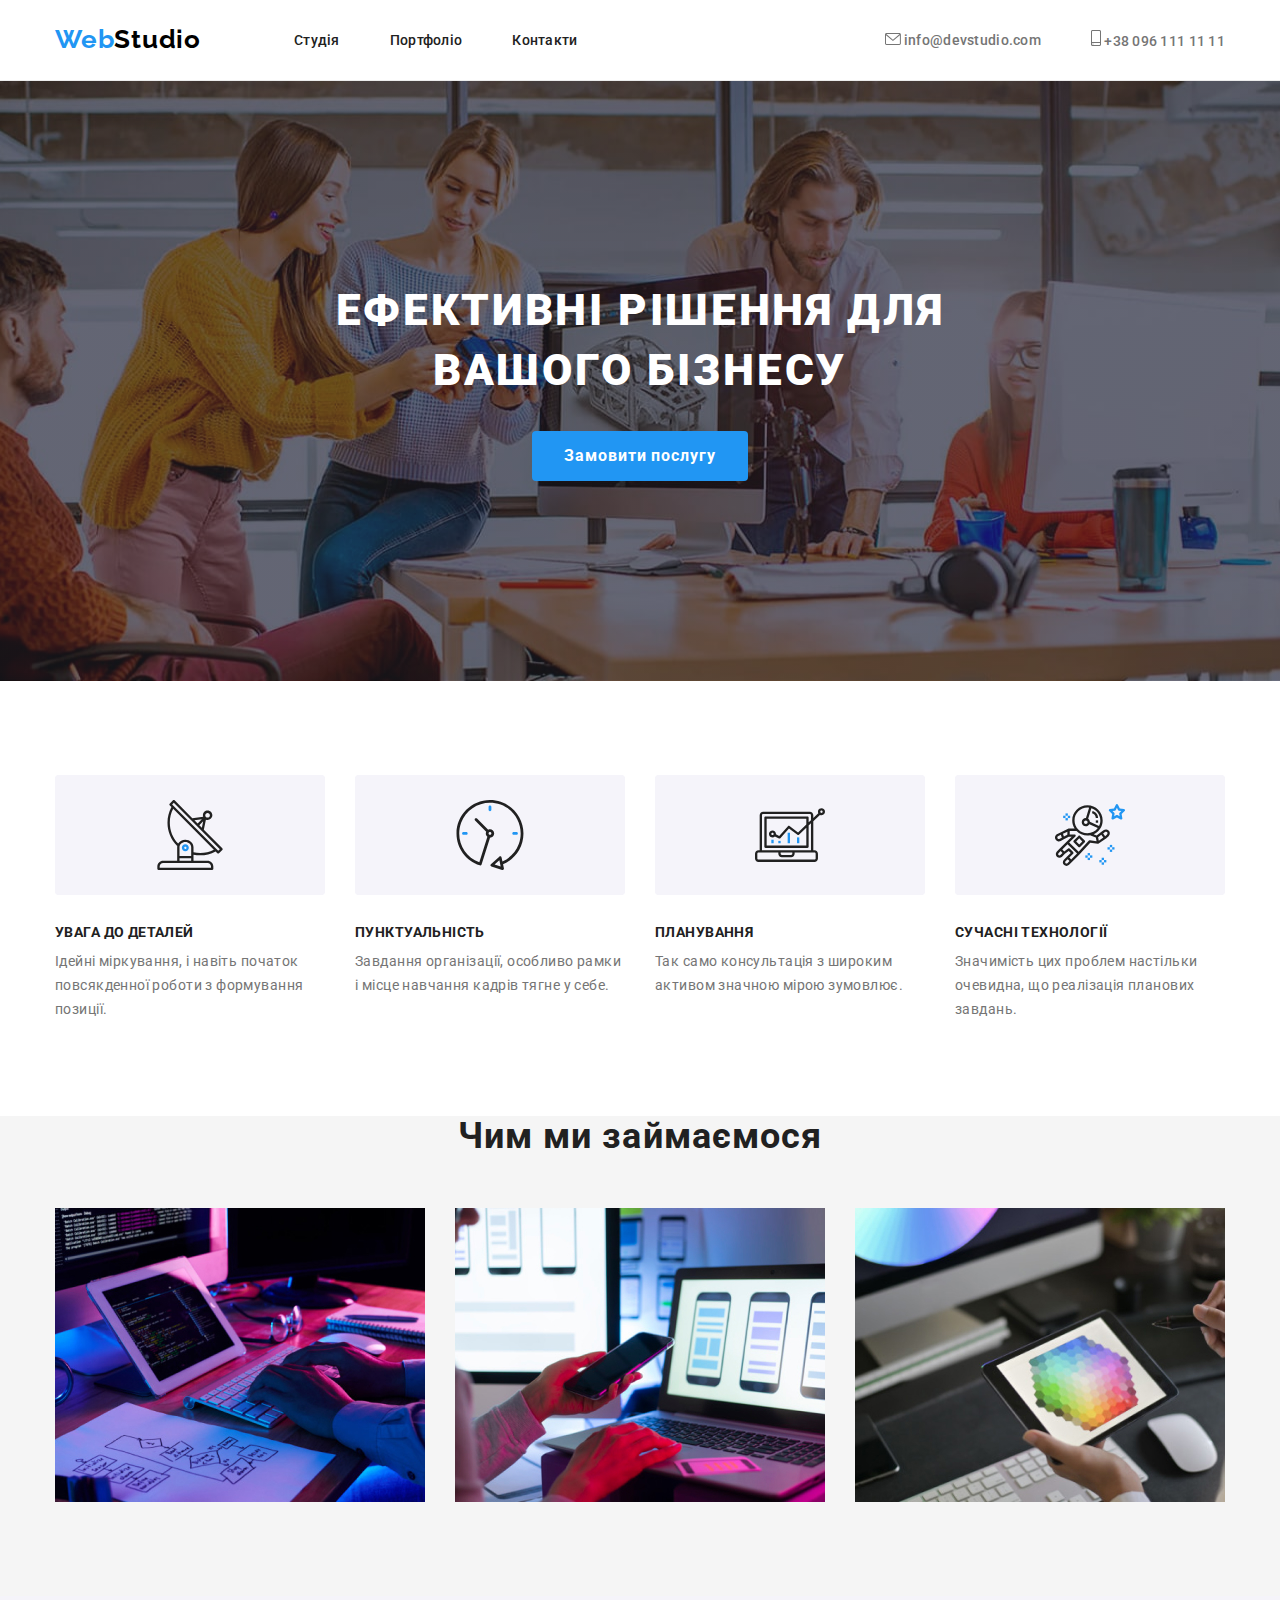
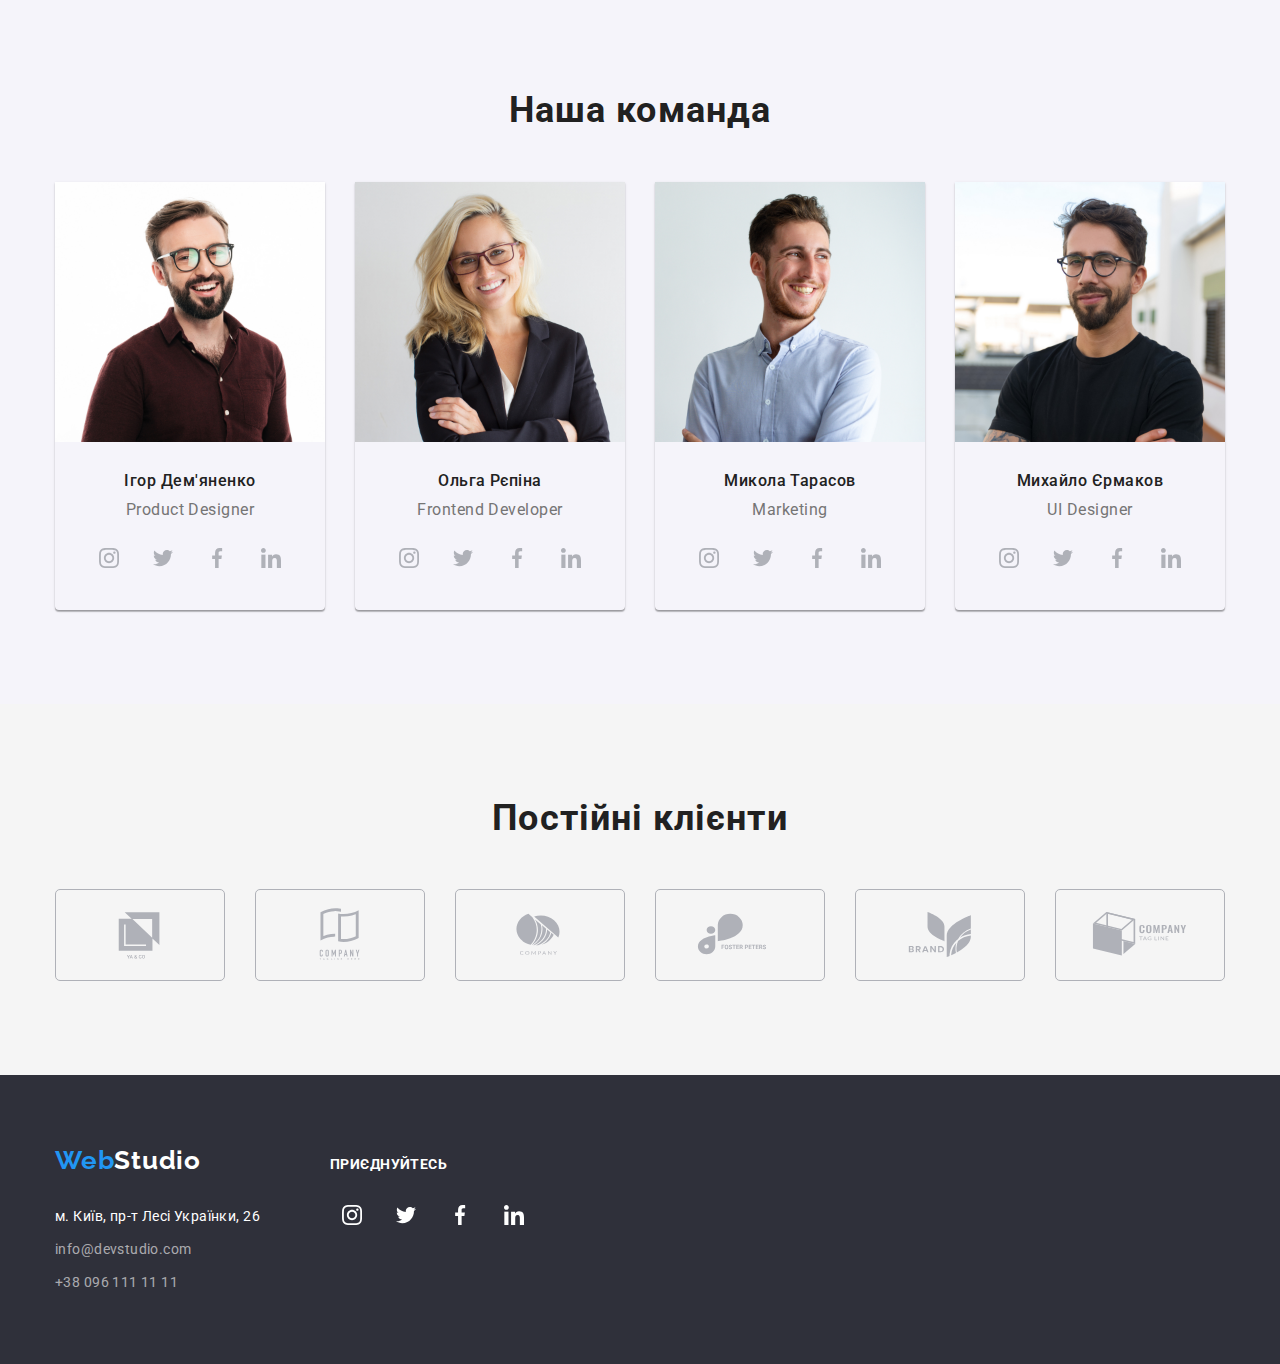
==== commit 20081841: "edit auth-nav" ====
--- a/index.html
+++ b/index.html
@@ -32,9 +32,20 @@
             </nav>
             
             
-                <ul class="auth-nav-list">
-                    <li><a href="mailto:info@devstudio.com" class="auth-nav-link link">info@devstudio.com</a></li>
-                    <li><a href="tel:+380961111111" class="auth-nav-link link">+38 096 111 11 11</a></li>
+                <ul class="auth-nav-list"> 
+                    <li class="auth-nav-item">
+                        <a href="mailto:info@devstudio.com" class="auth-nav-link link">
+                            <svg class="auth-icon" width="16" height="12">
+                                    <use href="./images/icons.svg#icon-envelope"></use>
+                                </svg>
+                                info@devstudio.com</a>
+                    </li>
+                    <li class="auth-nav-item">
+                        <a href="tel:+380961111111" class="auth-nav-link link">
+                            <svg class="auth-icon" width="10" height="16    ">
+                                <use href="./images/icons.svg#icon-smartphone"></use>
+                            </svg>
+                            +38 096 111 11 11</a></li>
                 </ul>
         </div>
     </header> 
@@ -53,41 +64,53 @@
         <div>
             <section class="benefits">
                 <h2 class="visually-hidden">Переваги роботи з нами</h2>
-                <div class="container">
-                    <ul class="benefits-list">
-                        <li>
-                            <a href="" class="benefits-soc-link link">
-                                <svg class="benefits-soc-icon" width="20" height="20">
+                <div class="benefits-icon-container container">
+                    <ul class="benefits-soc-list">
+                        <li class="benefits-soc-item">
+                            <a href=""  class="benefits-soc-link link">
+                                <svg class="benefits-soc-icon" width="70" height="70">
                                     <use href="./images/icons.svg#icon-antenna"></use>
                                 </svg>
                             </a>
-                            <h3 class="benefits-title">Увага до деталей</h3>
-                            <p class="benefits-text">Ідейні міркування, і навіть початок повсякденної роботи з формування позиції.</p>
-                        </li>
-                        <li>
+                        </li>
+                        <li class="benefits-soc-item">
                             <a href="" class="benefits-soc-link link">
-                                <svg class="benefits-soc-icon" width="20" height="20">
+                                <svg class="benefits-soc-icon" width="70" height="70">
                                     <use href="./images/icons.svg#icon-clock"></use>
                                 </svg>
                             </a>
-                            <h3 class="benefits-title">Пунктуальність</h3>
-                            <p class="benefits-text">Завдання організації, особливо рамки і місце навчання кадрів тягне у себе.</p>
-                        </li>
-                        <li>
+                        </li>
+                        <li class="benefits-soc-item">
                             <a href="" class="benefits-soc-link link">
-                                <svg class="benefits-soc-icon" width="20" height="20">
+                                <svg class="benefits-soc-icon" width="70" height="70">
                                     <use href="./images/icons.svg#icon-diagram"></use>
                                 </svg>
                             </a>
+                        </li>
+                        <li class="benefits-soc-item">
+                            <a href="" class="benefits-soc-link link">
+                                <svg class="benefits-soc-icon" width="70" height="70">
+                                    <use href="./images/icons.svg#icon-astronaut"></use>
+                                </svg>
+                            </a>
+                        </li>
+                    </ul>
+                </div>
+                <div class="container">
+                    <ul class="benefits-list">
+                        <li class="benefits-item">
+                            <h3 class="benefits-title">Увага до деталей</h3>
+                            <p class="benefits-text">Ідейні міркування, і навіть початок повсякденної роботи з формування позиції.</p>
+                        </li>
+                        <li class="benefits-item">
+                            <h3 class="benefits-title">Пунктуальність</h3>
+                            <p class="benefits-text">Завдання організації, особливо рамки і місце навчання кадрів тягне у себе.</p>
+                        </li>
+                        <li class="benefits-item">
                             <h3 class="benefits-title">Планування</h3>
                             <p class="benefits-text">Так само консультація з широким активом значною мірою зумовлює.</p>
                         </li>
-                        <li>
-                            <a href="" class="benefits-soc-link link">
-                                <svg class="benefits-soc-icon" width="20" height="20">
-                                    <use href="./images/icons.svg#icon-astronaut"></use>
-                                </svg>
-                            </a>    
+                        <li class="benefits-item">
                             <h3 class="benefits-title">Сучасні технології</h3>
                             <p class="benefits-text">Значимість цих проблем настільки очевидна, що реалізація планових завдань.</p>
                         </li>
--- a/css/styles.css
+++ b/css/styles.css
@@ -160,17 +160,26 @@
 
 .auth-nav-link:hover,
 .auth-nav-link:focus {
-    color: var(--accent-color);
+    fill: var(--accent-color);
 }
 
 .site-nav .site-nav-link.current {
-    color: var(--accent-color);
+    fill: var(--accent-color);
+}
+
+.auth-icon {
+    fill: var(--second-text-color);
 }
 
 header .container {
     display: flex; 
     align-items: center;    
     
+}
+
+.auth-nav-link:hover,
+.auth-nav-link:focus {
+    color: #2196F3;
 }
 
 
@@ -230,7 +239,7 @@
 /* Benefists */
 
 .benefits {
-    background: var(--secondary-white-color);
+    background: var(--white-bgc);
 }
 
 .visually-hidden {
@@ -248,7 +257,7 @@
 
 .benefits-list {
     display: flex;
-    justify-content: space-around;
+    justify-content: space-between;
     padding-left: 0;
 }
 
@@ -260,6 +269,12 @@
     text-transform: uppercase;
     color: var(--primary-text-color);
     margin-bottom: 10px;
+}
+
+.benefits-item {
+    gap: 30px;
+    max-width: 270px;
+    max-height: 120px;
 }
 
 .benefits-text {
@@ -272,17 +287,37 @@
 .benefits-soc-link {
     width: 270px;
     height: 120px;
-    left: 215px;
-    top: 774px;
-    
+    display: flex;
     background: #F5F4FA;
     border-radius: 4px;
+    justify-content: center;
+    align-items: center;
 }
 
 
 .benefits-soc-icon {
     width: 70px;
     height: 70px;
+}
+
+.benefits-soc-item {
+    width: 270px;
+    height: 120px;
+    background: var(--third-white-color);
+    border-radius: 4px;
+    display: flex;
+    align-items: center;
+}
+
+.benefits-icon-container {
+    display: flex;
+}
+
+.benefits-soc-list {
+    padding-left: 0;
+    display: flex;
+    gap: 30px;
+    margin-bottom: 30px;
 }
 
 /* Product */
@@ -508,6 +543,7 @@
 .footer-container {
     display: flex;
     gap: 70px;
+    align-items: baseline;
     
 }
 
@@ -554,9 +590,6 @@
     fill: var(--white-color);
 }
 
-.footer-box-second {
-    padding-top: 24px;
-}
 
 
 /* Portfolio */
